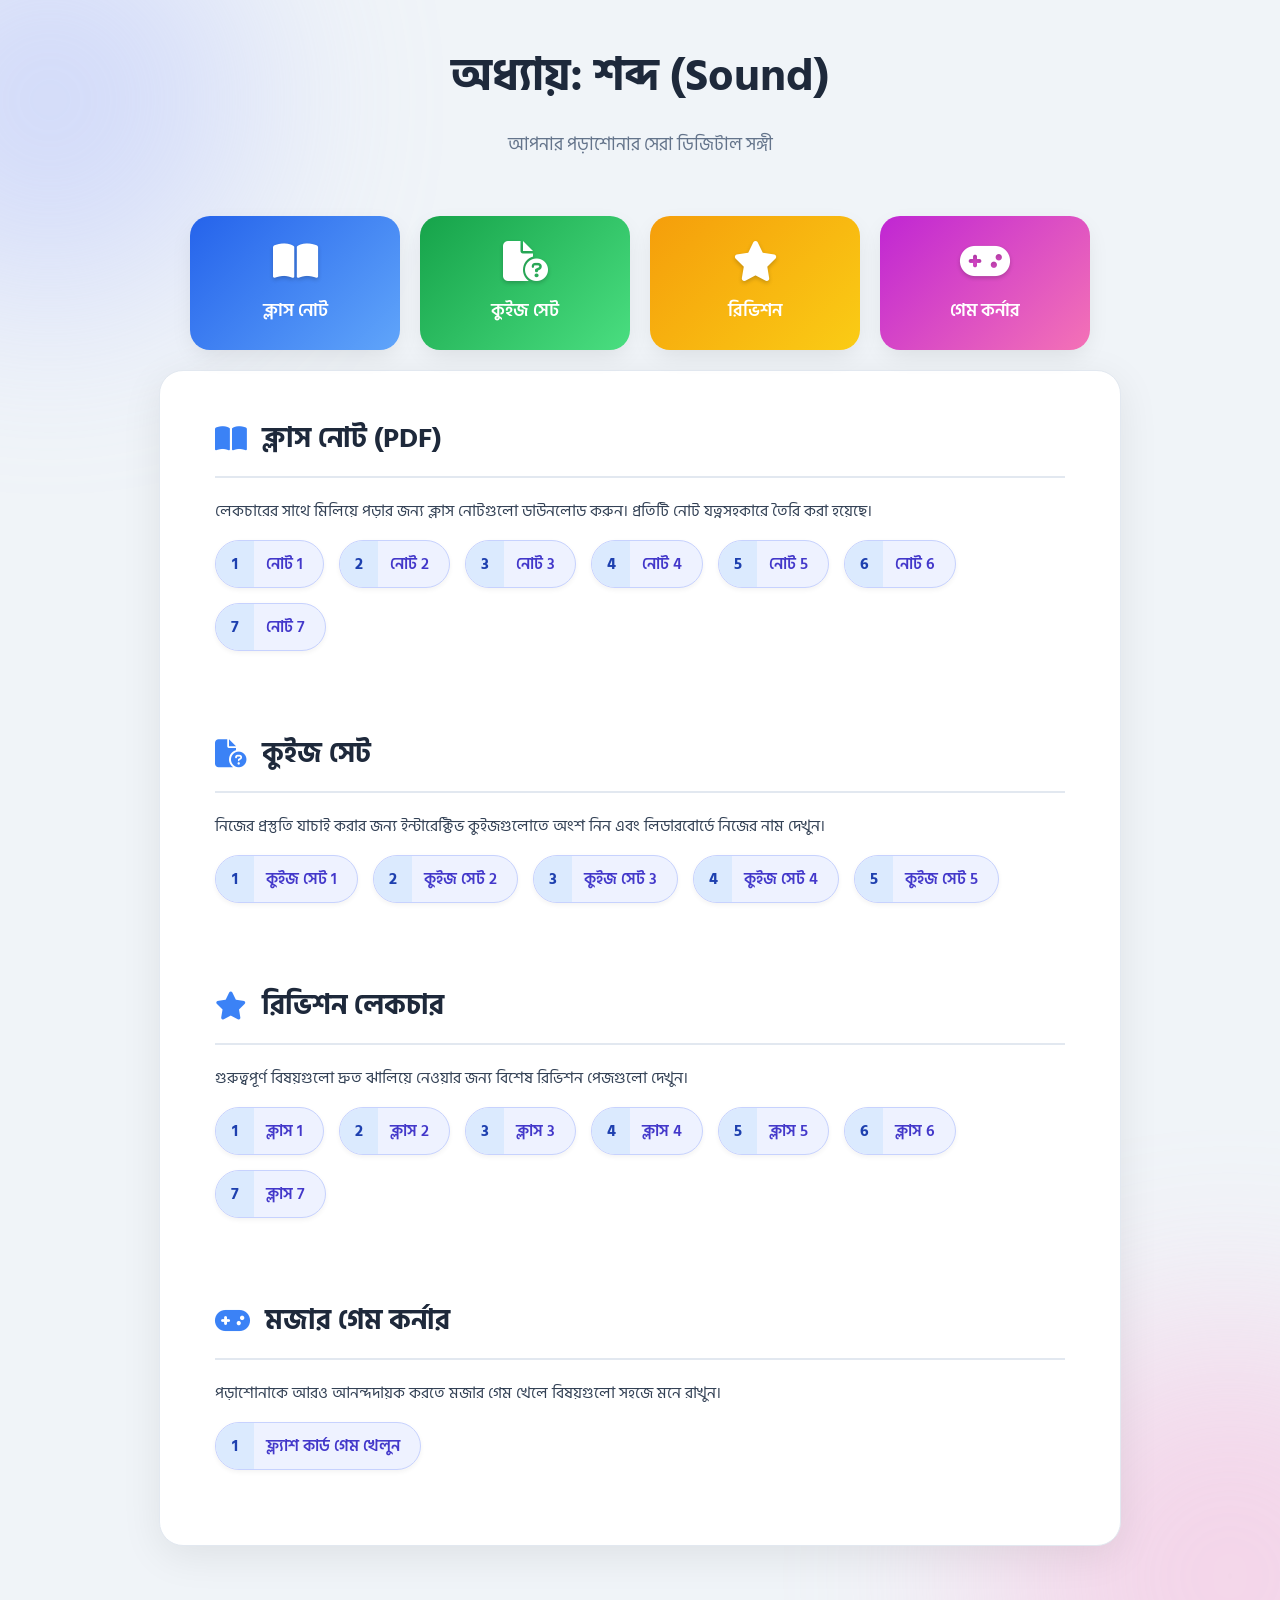
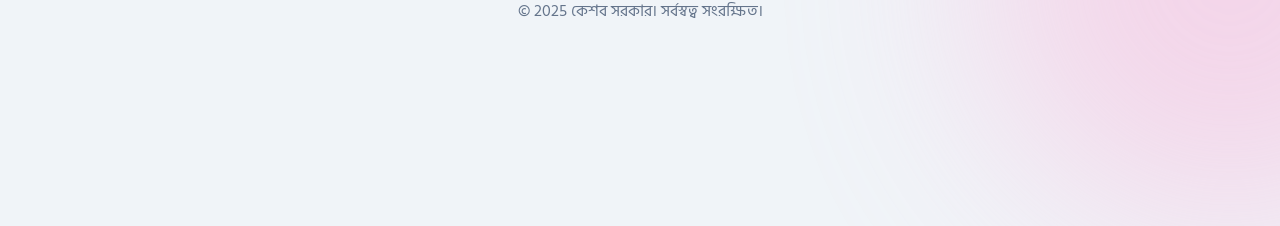
==== index.html @ 99a9cf03 "Add files via upload" ====
<!DOCTYPE html>
<html lang="bn">
<head>
    <meta charset="UTF-8">
    <meta name="viewport" content="width=device-width, initial-scale=1.0">
    <title>শব্দ (Sound)- হোমপেজ | কেশব সরকার</title>
    
    <!-- আপনার মূল CSS ফাইল -->
    <link rel="stylesheet" href="style.css">
    
    <!-- আইকন ব্যবহারের জন্য Font Awesome CDN লিঙ্ক (এটা জরুরি) -->
    <link rel="stylesheet" href="https://cdnjs.cloudflare.com/ajax/libs/font-awesome/6.4.2/css/all.min.css">
</head>
<body class="day-mode homepage"> <!-- homepage ক্লাসটি নতুন ব্যাকগ্রাউন্ডের জন্য -->

    <header class="main-header">
        <h1>অধ্যায়: শব্দ (Sound)</h1>
        <p>আপনার পড়াশোনার সেরা ডিজিটাল সঙ্গী</p>
    </header>

    <!-- নতুন ডিজাইনের নেভিগেশন গ্রিড -->
    <div class="nav-grid">
        <a href="#class-notes" class="nav-button color-notes">
            <i class="fa-solid fa-book-open"></i>
            <span>ক্লাস নোট</span>
        </a>
        <a href="#quiz-sets" class="nav-button color-quiz">
            <i class="fa-solid fa-file-circle-question"></i>
            <span>কুইজ সেট</span>
        </a>
        <a href="#revision-lectures" class="nav-button color-revision">
            <i class="fa-solid fa-star"></i>
            <span>রিভিশন</span>
        </a>
        <a href="#game-corner" class="nav-button color-games">
            <i class="fa-solid fa-gamepad"></i>
            <span>গেম কর্নার</span>
        </a>
    </div>

    <main>
        <!-- Class Notes Section -->
        <section class="card" id="class-notes">
            <h2><i class="fa-solid fa-book-open icon-title"></i> ক্লাস নোট (PDF)</h2>
            <p>লেকচারের সাথে মিলিয়ে পড়ার জন্য ক্লাস নোটগুলো ডাউনলোড করুন। প্রতিটি নোট যত্নসহকারে তৈরি করা হয়েছে।</p>
            <div class="link-container">
    <a href="https://drive.google.com/open?id=1rQEvK8Id7U1XbmmTzS3R_uEmpljGiuVr&usp=drive_copy" target="_blank">নোট 1</a>
    <a href="https://drive.google.com/open?id=1rhMIOuJCGCa_rSVyahiWd5XDMJtowSsJ&usp=drive_copy" target="_blank">নোট 2</a>
    <a href="https://drive.google.com/open?id=1rb1xpMS5Q5a5KPQOjEWYZcCi8obKYuKg&usp=drive_copy" target="_blank">নোট 3</a>
    <a href="https://drive.google.com/open?id=1r_bXSY_FCB6q628MRoWLDSZ28oC2MKQW&usp=drive_copy" target="_blank">নোট 4</a>
    <a href="https://drive.google.com/open?id=1rYFuk3-Ro96pCI9UBavUwb2ndqxw828h&usp=drive_copy" target="_blank">নোট 5</a>
    <a href="https://drive.google.com/open?id=1rSB31AxyqMD-hMEXjyvExQyRVjsLLKmz&usp=drive_copy" target="_blank">নোট 6</a>
    <a href="https://drive.google.com/open?id=1rRSH01GsHYLLn6Hrq7NLEMpkrd2vcEHi&usp=drive_copy" target="_blank">নোট 7</a>
</div>
        </section>

        <!-- Quiz Section -->
        <section class="card" id="quiz-sets">
            <h2><i class="fa-solid fa-file-circle-question icon-title"></i> কুইজ সেট</h2>
            <p>নিজের প্রস্তুতি যাচাই করার জন্য ইন্টারেক্টিভ কুইজগুলোতে অংশ নিন এবং লিডারবোর্ডে নিজের নাম দেখুন।</p>
            <div class="link-container">
                <a href="quiz/Qset1.html">কুইজ সেট 1</a>
                <a href="quiz/Qset2.html">কুইজ সেট 2</a>
                <a href="quiz/Qset3.html">কুইজ সেট 3</a>
                <a href="quiz/Qset4.html">কুইজ সেট 4</a>
                <a href="quiz/Qset5.html">কুইজ সেট 5</a>
            </div>
        </section>

        <!-- Revision Section -->
        <section class="card" id="revision-lectures">
             <h2><i class="fa-solid fa-star icon-title"></i> রিভিশন লেকচার</h2>
            <p>গুরুত্বপূর্ণ বিষয়গুলো দ্রুত ঝালিয়ে নেওয়ার জন্য বিশেষ রিভিশন পেজগুলো দেখুন।</p>
            <div class="link-container">
    <a href="revision_series/class1shoj-bhabe.html">ক্লাস 1</a>
    <a href="revision_series/class2shoj-bhabe.html">ক্লাস 2</a>
    <a href="revision_series/class3shoj-bhabe.html">ক্লাস 3</a>
    <a href="revision_series/class4shoj-bhabe.html">ক্লাস 4</a>
    <a href="revision_series/class5shoj-bhabe.html">ক্লাস 5</a>
    <a href="revision_series/class6shoj-bhabe.html">ক্লাস 6</a>
    <a href="revision_series/class7shoj-bhabe.html">ক্লাস 7</a>
</div>
        </section>

        <!-- Game Section (Updated) -->
        <section class="card" id="game-corner">
            <h2><i class="fa-solid fa-gamepad icon-title"></i> মজার গেম কর্নার</h2>
            <p>পড়াশোনাকে আরও আনন্দদায়ক করতে মজার গেম খেলে বিষয়গুলো সহজে মনে রাখুন।</p>
            <div class="link-container">
                <a href="game/flash-card/flash-card.html">ফ্ল্যাশ কার্ড গেম খেলুন</a>
            </div>
        </section>
    </main>

    <footer>
        <p>&copy; 2025 কেশব সরকার। সর্বস্বত্ব সংরক্ষিত।</p>
    </footer>

</body>
</html>
---- style.css ----
/* style.css (Complete and Unified Version) */

/* --- 1. Font Import --- */
@import url('https://fonts.googleapis.com/css2?family=Hind+Siliguri:wght@400;500;600;700&display=swap');

/* --- 2. Global & Body Styles --- */
body {
  font-family: 'Hind Siliguri', sans-serif;
  transition: background 0.4s ease, color 0.4s ease;
  margin: 0;
  padding: 20px;
}
body.homepage {
    position: relative;
    overflow-x: hidden;
}
body.homepage::before, body.homepage::after {
    content: '';
    position: absolute;
    z-index: -1;
    border-radius: 50%;
    filter: blur(100px);
    opacity: 0.4;
}
body.homepage::before {
    width: 400px;
    height: 400px;
    background: #a5b4fc;
    top: -100px;
    left: -150px;
}
body.homepage::after {
    width: 500px;
    height: 500px;
    background: #f9a8d4;
    bottom: -150px;
    right: -200px;
}
main {
  max-width: 900px;
  margin: 20px auto;
  transition: background 0.4s ease, border-color 0.4s ease;
  padding: 20px 30px;
  border-radius: 24px;
  box-shadow: 0 10px 40px rgba(0, 0, 0, 0.08);
  border: 1px solid transparent;
}
h1, h2, h3, p {
  transition: color 0.4s ease;
}

/* --- 3. Day & Dark Mode --- */
body.day-mode { background: #f0f4f8; color: #334155; }
body.day-mode main { background: #ffffff; border-color: #e2e8f0; }
body.day-mode h1, body.day-mode h2, body.day-mode h3 { color: #1e293b; }
body.day-mode .option-btn { background-color: #f8fafc; border-color: #e2e8f0; color: #334155; }
body.day-mode .option-btn:hover:not(:disabled) { border-color: #3b82f6; }
body.day-mode .main-header p { color: #64748b; }

body.dark-mode { background: #111827; color: #d1d5db; }
body.dark-mode main { background: #1f2937; border-color: #374151; }
body.dark-mode h1, body.dark-mode h2, body.dark-mode h3 { color: #f9fafb; }
body.dark-mode .option-btn { background-color: #374151; border-color: #4b5563; color: #f3f4f6; }
body.dark-mode .option-btn:hover:not(:disabled) { border-color: #60a5fa; }
body.dark-mode.homepage::before { background: #4f46e5; opacity: 0.3; }
body.dark-mode.homepage::after { background: #be185d; opacity: 0.3; }
body.dark-mode .main-header p { color: #9ca3af; }


/* --- 4. Home Page Styles --- */
.main-header { text-align: center; padding: 20px 0; margin-bottom: 20px; }
.main-header h1 { font-size: 2.8rem; font-weight: 700; margin: 0; }
.main-header p { font-size: 1.1rem; }
.nav-grid { display: grid; grid-template-columns: repeat(auto-fit, minmax(150px, 1fr)); gap: 20px; max-width: 900px; margin: 20px auto; padding: 0 20px; }
.nav-button { display: flex; flex-direction: column; align-items: center; justify-content: center; padding: 25px 15px; border-radius: 20px; text-decoration: none; color: white; text-align: center; box-shadow: 0 8px 25px -5px rgba(0,0,0,0.1); transition: transform 0.3s ease, box-shadow 0.3s ease; }
.nav-button:hover { transform: translateY(-8px) scale(1.03); box-shadow: 0 12px 30px -5px rgba(0,0,0,0.2); }
.nav-button i { font-size: 2.5rem; margin-bottom: 15px; text-shadow: 0 2px 4px rgba(0,0,0,0.2); }
.nav-button span { font-size: 1.1rem; font-weight: 600; }
.color-notes { background: linear-gradient(135deg, #2563eb, #60a5fa); }
.color-quiz { background: linear-gradient(135deg, #16a34a, #4ade80); }
.color-revision { background: linear-gradient(135deg, #f59e0b, #facc15); }
.color-games { background: linear-gradient(135deg, #c026d3, #f472b6); }
.card { padding: 25px; border-radius: 16px; margin-bottom: 30px; }
.card h2 { font-size: 1.75rem; margin-top: 0; border-bottom: 2px solid #e2e8f0; padding-bottom: 15px; margin-bottom: 20px; display: flex; align-items: center;}
.icon-title { margin-right: 15px; color: #3b82f6; }
body.dark-mode .card h2 { border-bottom-color: #374151; }
body.dark-mode .icon-title { color: #60a5fa; }
footer { text-align: center; padding: 1rem; color: #64748b; }
body.dark-mode footer { color: #9ca3af; }

/* --- 5. Link Container (Pill Style) --- */
.link-container { display: flex; flex-wrap: wrap; gap: 15px; counter-reset: link-counter; }
.link-container a { position: relative; flex-grow: 0; padding: 10px 20px 10px 50px; border-radius: 50px; display: inline-flex; align-items: center; font-weight: 600; overflow: hidden; box-shadow: 0 2px 5px rgba(0,0,0,0.05); text-decoration: none; transition: all 0.2s ease; }
.link-container a:hover { transform: translateY(-3px) scale(1.02); }
.link-container a::before { counter-increment: link-counter; content: counter(link-counter); position: absolute; left: 0; top: 0; height: 100%; width: 38px; display: flex; align-items: center; justify-content: center; font-weight: 700; }
/* Day Mode Pill */
body.day-mode .link-container a { background-color: #eef2ff; color: #4338ca; border: 1px solid #c7d2fe; }
body.day-mode .link-container a:hover { background-color: #e0e7ff; box-shadow: 0 4px 12px rgba(67, 56, 202, 0.15); }
body.day-mode .link-container a::before { background-color: #dbeafe; color: #1e40af; }
/* Dark Mode Pill */
body.dark-mode .link-container a { background-color: #312e81; color: #e0e7ff; border: 1px solid #4f46e5; }
body.dark-mode .link-container a:hover { background-color: #4338ca; box-shadow: 0 4px 12px rgba(99, 102, 241, 0.2); }
body.dark-mode .link-container a::before { background-color: #4338ca; color: #c7d2fe; }


/* --- 6. Quiz Component Styles --- */
.quiz-page-container { padding: 20px; }
.quiz-header { text-align: center; border-bottom: 2px solid #eee; padding-bottom: 15px; margin-bottom: 20px; }
.score-board { display: flex; justify-content: center; gap: 20px; font-size: 1.2rem; font-weight: bold; margin-top: 10px; }
#correct-count { color: #28a745; }
#wrong-count { color: #dc3545; }
#timer { color: #6c757d; }
.option-btn { display: flex; align-items: center; width: 100%; padding: 15px; border-radius: 16px; border: 2px solid; box-shadow: 0 2px 4px rgba(0, 0, 0, 0.04); transition: all 0.2s ease-in-out; font-weight: 500; font-size: 16px; cursor: pointer; text-align: left; }
.option-btn .option-prefix { font-weight: 700; margin-right: 12px; }
body.day-mode .option-btn .option-prefix { color: #3b82f6; }
body.dark-mode .option-btn .option-prefix { color: #60a5fa; }
.option-btn.correct { background: #10b981 !important; color: white !important; border-color: #059669 !important; animation: pulse 0.6s ease; }
.option-btn.incorrect { background: #ef4444 !important; color: white !important; border-color: #b91c1c !important; animation: shake 0.5s ease; }
.action-btn { padding: 12px 24px; font-weight: 600; border-radius: 12px; border: none; color: white; cursor: pointer; background: linear-gradient(135deg, #2563eb, #3b82f6); box-shadow: 0 4px 15px rgba(59, 130, 246, 0.2); transition: all 0.2s ease; text-decoration: none; }
.action-btn:hover { transform: translateY(-2px); box-shadow: 0 6px 20px rgba(59, 130, 246, 0.3); }
.action-btn.green { background: linear-gradient(135deg, #16a34a, #22c55e); box-shadow: 0 4px 15px rgba(22, 163, 74, 0.2); }
.action-btn.gray { background: linear-gradient(135deg, #64748b, #94a3b8); }
.review-card { border-radius: 16px; box-shadow: 0 4px 10px rgba(0, 0, 0, 0.05); padding: 20px; margin-bottom: 20px; border-left: 6px solid; }
.review-card.correct { border-color: #22c55e; }
.review-card.incorrect { border-color: #ef4444; }
.back-to-home { display: block; text-align: center; margin-top: 20px; color: #007BFF; text-decoration: none; font-weight: bold; }


/* --- 7. Page Navigation Styles --- */
#page-navigation { margin: 40px 0 20px 0; border-top: 1px solid #e2e8f0; padding-top: 20px; }
body.dark-mode #page-navigation { border-top-color: #374151; }
.nav-controls { display: flex; justify-content: space-between; align-items: center; }
.nav-arrow { font-weight: 600; padding: 8px 16px; border-radius: 8px; text-decoration: none; transition: background-color 0.2s ease; }
.nav-arrow.prev { background-color: #f1f5f9; color: #475569; }
.nav-arrow.next { background-color: #3b82f6; color: white; }
body.dark-mode .nav-arrow.prev { background-color: #374151; color: #cbd5e1; }
body.dark-mode .nav-arrow.next { background-color: #60a5fa; color: #1f2937; }
.nav-arrow.disabled { opacity: 0.5; cursor: not-allowed; }
.page-numbers { display: flex; gap: 8px; }
.page-num { width: 36px; height: 36px; display: flex; align-items: center; justify-content: center; border-radius: 8px; text-decoration: none; font-weight: 600; color: #64748b; background-color: #f1f5f9; transition: all 0.2s ease; }
.page-num.active { background-color: #3b82f6; color: white; transform: scale(1.1); }
body.dark-mode .page-num { color: #d1d5db; background-color: #374151; }
body.dark-mode .page-num.active { background-color: #60a5fa; color: #1f2937; }


/* --- 8. Animations & Media Queries --- */
@keyframes pulse { 0%, 100% { transform: scale(1); } 50% { transform: scale(1.05); } }
@keyframes shake { 0%, 100% { transform: translateX(0); } 25%, 75% { transform: translateX(-4px); } 50% { transform: translateX(4px); } }
@media (max-width: 600px) {
    .main-header h1 { font-size: 2.2rem; }
    .nav-grid { grid-template-columns: repeat(2, 1fr); }
    .page-numbers { display: none; }
}
/* --- 12. Dropdown Menu for Flash Card Sets on Homepage --- */

/* ড্রপডাউনের মূল কন্টেইনার */
.game-dropdown {
    position: relative; /* ভেতরের মেনুকে পজিশন করার জন্য */
    display: block;
    width: 100%;
}

/* যে বাটনটি ক্লিক করলে ড্রপডাউন দেখাবে */
.dropdown-toggle {
    width: 100%;
    display: flex;
    justify-content: space-between;
    align-items: center;
    padding: 15px 25px;
    border-radius: 20px;
    color: white;
    border: none;
    font-size: 1.2rem;
    font-weight: 600;
    cursor: pointer;
    box-shadow: 0 8px 25px -5px rgba(0,0,0,0.1);
    transition: transform 0.3s ease, box-shadow 0.3s ease;
}

.dropdown-toggle:hover {
    transform: translateY(-5px);
    box-shadow: 0 12px 30px -5px rgba(0,0,0,0.2);
}

/* ড্রপডাউন মেনুর কন্টেইনার */
.dropdown-menu {
    display: none; /* ডিফল্টভাবে লুকানো থাকবে */
    position: absolute;
    background-color: white;
    width: 100%;
    box-shadow: 0 8px 16px rgba(0,0,0,0.2);
    z-index: 10; /* অন্য সবকিছুর উপরে দেখানোর জন্য */
    border-radius: 12px;
    margin-top: 8px; /* বাটন থেকে একটু নিচে দেখানোর জন্য */
    max-height: 250px; /* মেনু বেশি লম্বা হলে স্ক্রলবার আসবে */
    overflow-y: auto;
    border: 1px solid #ddd;
}

/* ড্রপডাউনের ভেতরের লিঙ্কগুলো */
.dropdown-menu a {
    color: #333;
    padding: 12px 16px;
    text-decoration: none;
    display: block;
    border-bottom: 1px solid #f1f1f1;
    text-align: left;
    transition: background-color 0.2s;
}

.dropdown-menu a:last-child {
    border-bottom: none; /* শেষের আইটেমের নিচে বর্ডার থাকবে না */
}

/* হোভার করলে মেনুটি দেখানোর জন্য */
.game-dropdown:hover .dropdown-menu {
    display: block;
}

/* হোভার করলে লিঙ্কের রঙ পরিবর্তন */
.dropdown-menu a:hover {
    background-color: #f1f5f9;
}


/* --- Dark Mode এর জন্য ড্রপডাউনের ডিজাইন --- */
body.dark-mode .dropdown-menu {
    background-color: #2d3748; /* গাঢ় ব্যাকগ্রাউন্ড */
    border-color: #4a5568;
}

body.dark-mode .dropdown-menu a {
    color: #e2e8f0; /* হালকা লেখা */
    border-bottom-color: #4a5568;
}

body.dark-mode .dropdown-menu a:hover {
    background-color: #4a5568;
}
/* --- 13. Revision Page Styles --- */
.revision-page-container {
    max-width: 800px;
    margin: 20px auto;
    padding: 20px;
}
.revision-header {
    text-align: center;
    margin-bottom: 40px;
}
.revision-header h1 {
    font-size: 2.5rem;
    font-weight: 700;
}
.revision-header p {
    font-size: 1.2rem;
    color: #64748b;
}
body.dark-mode .revision-header p {
    color: #9ca3af;
}

.revision-card {
    background-color: white;
    border-radius: 16px;
    padding: 25px;
    margin-bottom: 25px;
    border: 1px solid #e2e8f0;
    box-shadow: 0 4px 12px rgba(0,0,0,0.05);
    transition: transform 0.2s, box-shadow 0.2s;
}
.revision-card:hover {
    transform: translateY(-5px);
    box-shadow: 0 8px 20px rgba(0,0,0,0.08);
}
body.dark-mode .revision-card {
    background-color: #1f2937;
    border-color: #374151;
}

.revision-card h3 {
    font-size: 1.4rem;
    font-weight: 600;
    margin-top: 0;
    margin-bottom: 20px;
    display: flex;
    align-items: center;
    gap: 10px;
}
.revision-card h3 i {
    color: #3b82f6;
}
body.dark-mode .revision-card h3 i {
    color: #60a5fa;
}

.answer-box {
    background-color: #eef2ff;
    border-left: 5px solid #4f46e5;
    padding: 15px;
    border-radius: 8px;
    margin-bottom: 15px;
}
.answer-box p, .answer-box ul {
    margin: 0;
    font-size: 1.1rem;
}
.answer-box ul {
    list-style-type: disc;
    padding-left: 20px;
}
body.dark-mode .answer-box {
    background-color: #312e81;
    border-left-color: #a5b4fc;
}

.explanation-box {
    padding: 10px;
    font-size: 1rem;
    line-height: 1.7;
    color: #475569;
}
body.dark-mode .explanation-box {
    color: #cbd5e1;
}

.explanation-box p i, .answer-box p i {
    margin-right: 8px;
}
/* Page Navigation Styles */
.page-navigation {
    display: flex;
    justify-content: center;
    gap: 1rem; /* বাটনগুলোর মধ্যে ফাঁকা জায়গা */
    margin-top: 2rem;
    padding: 1rem;
}

.page-navigation .btn {
    text-decoration: none;
    color: white;
    padding: 10px 20px;
    border-radius: 8px;
    font-weight: bold;
    transition: background-color 0.3s, transform 0.2s;
}

.page-navigation .btn-primary {
    background-color: #007bff; /* হোম বাটনের রঙ */
}

.page-navigation .btn-secondary {
    background-color: #6c757d; /* পরবর্তী/পূর্ববর্তী বাটনের রঙ */
}

.page-navigation .btn:hover {
    transform: translateY(-2px); /* হোভার করলে বাটন উপরে উঠবে */
}

.page-navigation .btn-primary:hover {
    background-color: #0056b3;
}

.page-navigation .btn-secondary:hover {
    background-color: #5a6268;
}

/* নিষ্ক্রিয় বাটনের জন্য স্টাইল */
.page-navigation .btn.disabled {
    background-color: #adb5bd;
    cursor: not-allowed;
    pointer-events: none; /* ক্লিক করা যাবে না */
}
<style>
.button-bar button:disabled {
    background: #cfd8dc !important;
    color: #888 !important;
    cursor: not-allowed !important;
    border: 1.2px solid #b3c6e0 !important;
}
</style>
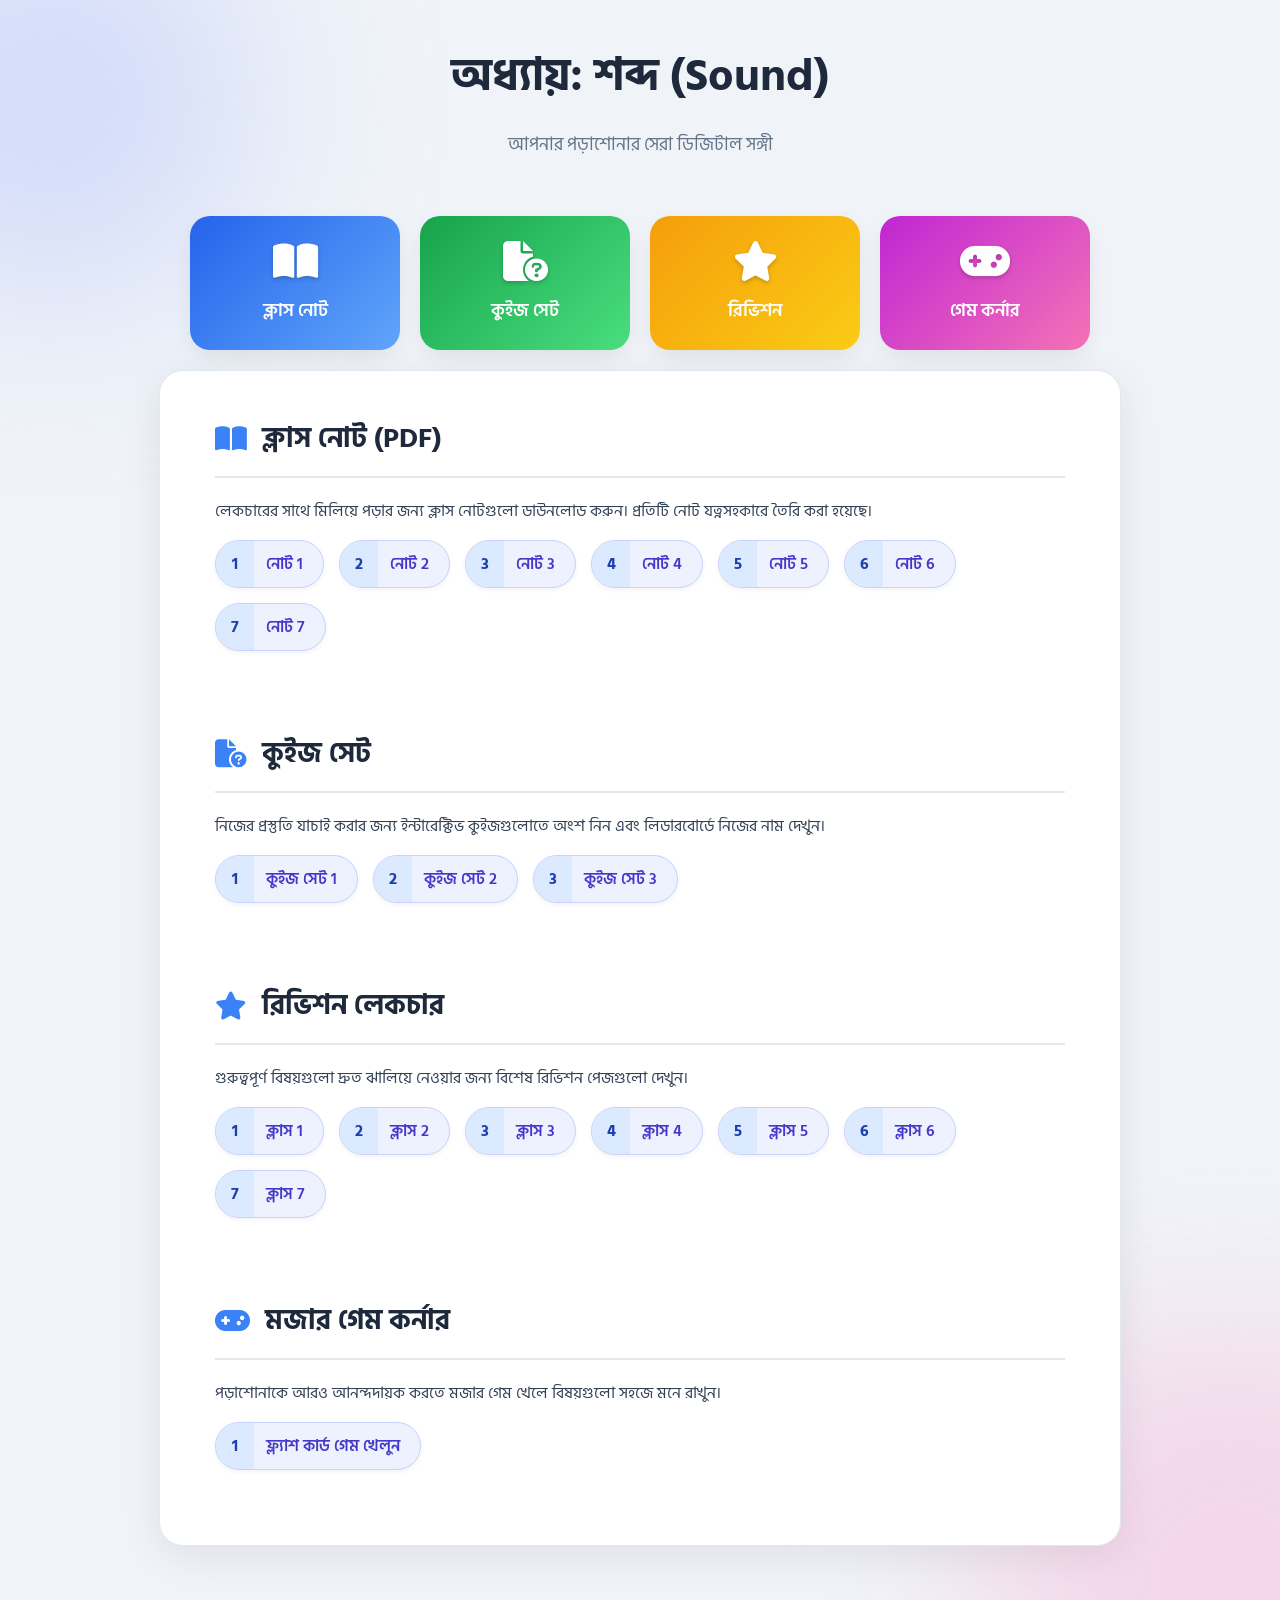
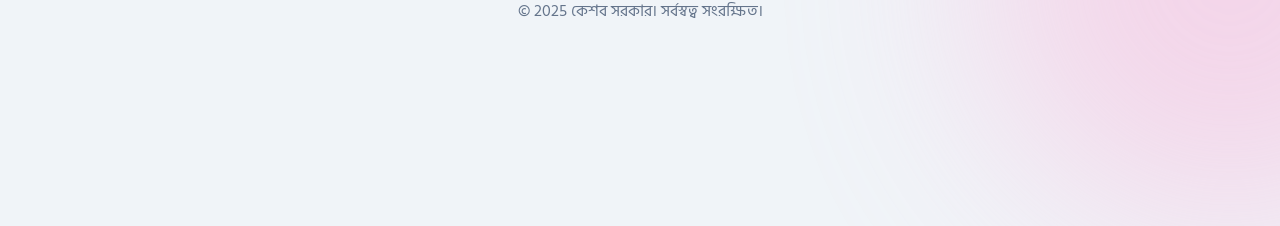
==== commit 289ca482: "Update index.html" ====
--- a/index.html
+++ b/index.html
@@ -62,8 +62,7 @@
                 <a href="quiz/Qset1.html">কুইজ সেট 1</a>
                 <a href="quiz/Qset2.html">কুইজ সেট 2</a>
                 <a href="quiz/Qset3.html">কুইজ সেট 3</a>
-                <a href="quiz/Qset4.html">কুইজ সেট 4</a>
-                <a href="quiz/Qset5.html">কুইজ সেট 5</a>
+                
             </div>
         </section>
 
@@ -97,4 +96,4 @@
     </footer>
 
 </body>
-</html>+</html>
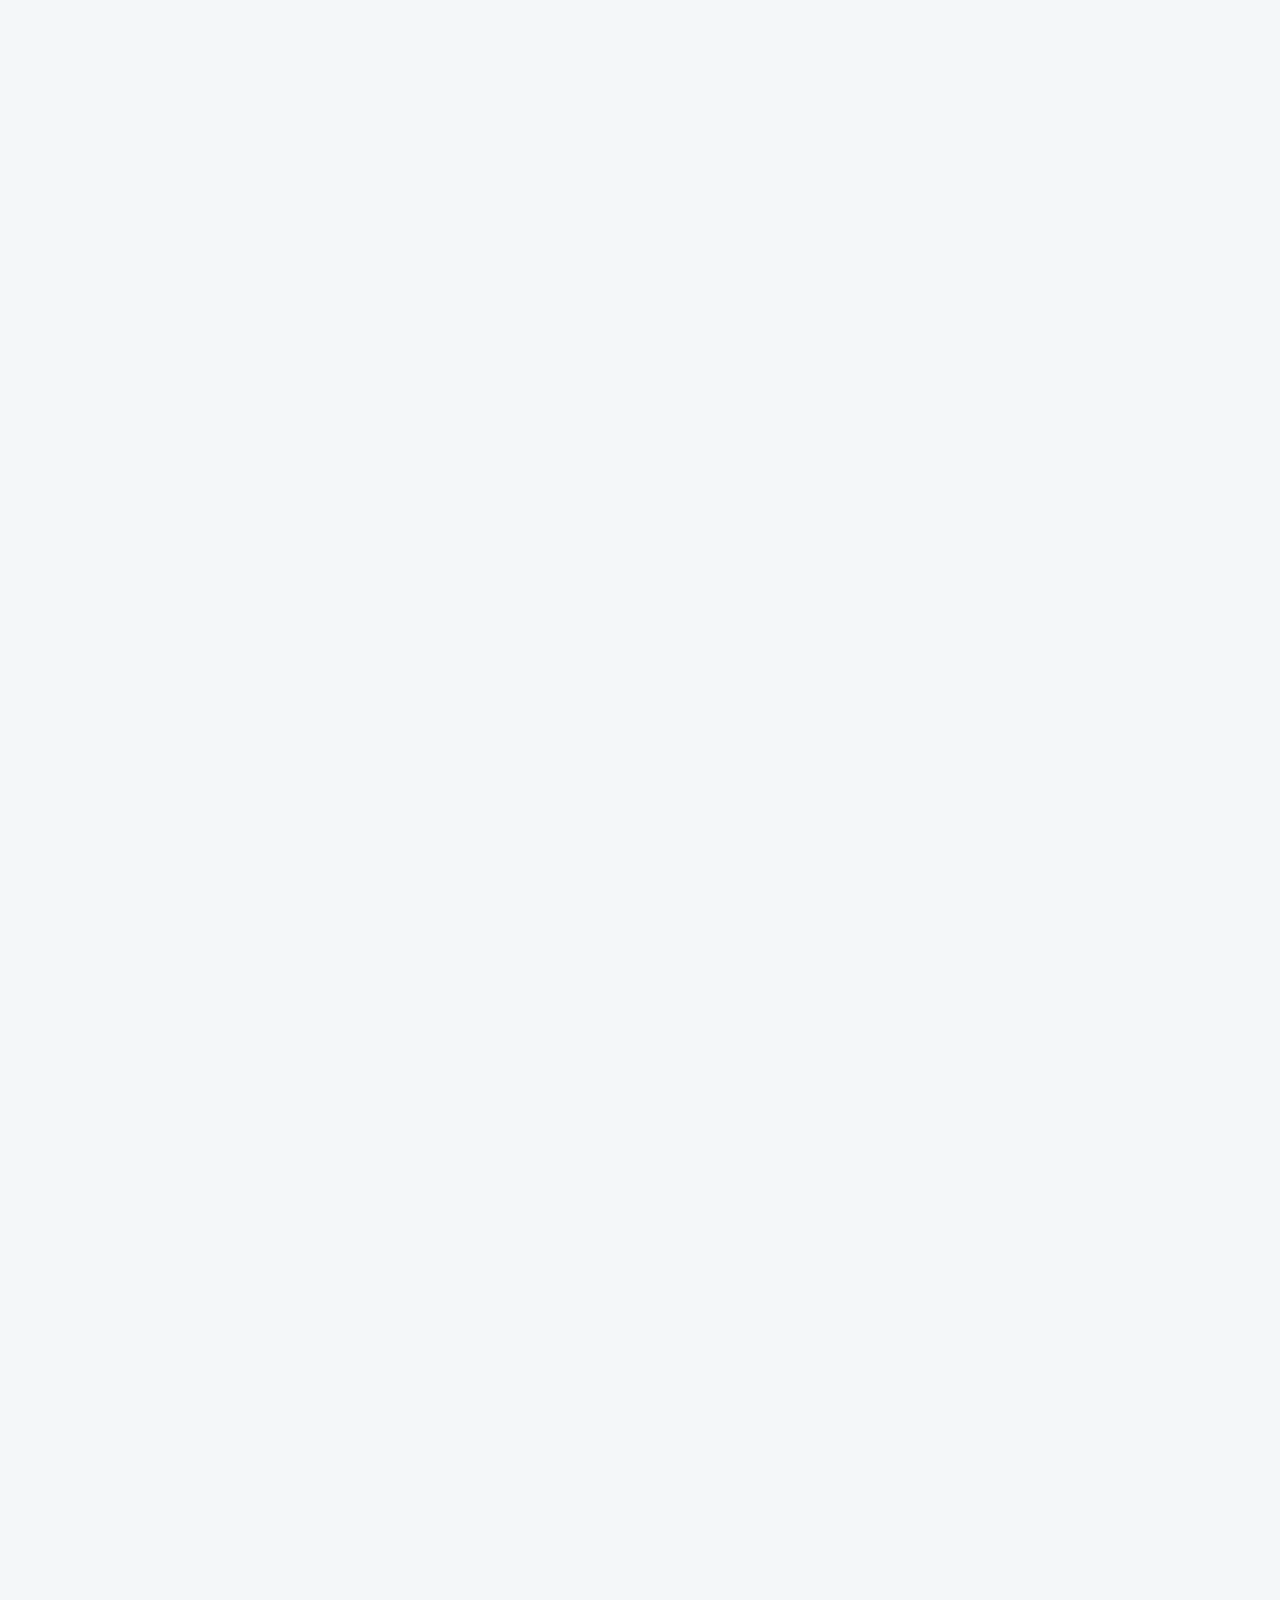
==== commit 9969a9c4: "full update" ====
--- a/index.html
+++ b/index.html
@@ -3,97 +3,190 @@
 <head>
     <meta charset="UTF-8">
     <meta name="viewport" content="width=device-width, initial-scale=1.0">
-    <title>শব্দ (Sound)- হোমপেজ | কেশব সরকার</title>
+    <title>অধ্যায়: শব্দ (Sound) | Study With Keshab</title>
     
-    <!-- আপনার মূল CSS ফাইল -->
-    <link rel="stylesheet" href="style.css">
+    <!-- প্রধান CSS ফাইল -->
+    <link rel="stylesheet" href="css/style.css">
     
-    <!-- আইকন ব্যবহারের জন্য Font Awesome CDN লিঙ্ক (এটা জরুরি) -->
+    <!-- আইকন ব্যবহারের জন্য Font Awesome CDN -->
     <link rel="stylesheet" href="https://cdnjs.cloudflare.com/ajax/libs/font-awesome/6.4.2/css/all.min.css">
+    
+    <!-- চার্ট ব্যবহারের জন্য Chart.js -->
+    <script src="https://cdn.jsdelivr.net/npm/chart.js@2.9.4/dist/Chart.min.js"></script>
+    
+    <!-- পেজ লোডিং এর সময় হাইড করার জন্য স্টাইল -->
+    <style>
+      body.auth-loading { visibility: hidden; opacity: 0; }
+    </style>
 </head>
-<body class="day-mode homepage"> <!-- homepage ক্লাসটি নতুন ব্যাকগ্রাউন্ডের জন্য -->
+<body class="day-mode homepage theme-blue auth-loading">
+
+    <div id="preloader">
+        <div class="loader"></div>
+    </div>
 
     <header class="main-header">
-        <h1>অধ্যায়: শব্দ (Sound)</h1>
-        <p>আপনার পড়াশোনার সেরা ডিজিটাল সঙ্গী</p>
+        <img src="images/logo.jpg" alt="লোগো" class="profile-pic" id="logo-easter-egg">
+        <div class="header-text">
+            <h1>অধ্যায়: শব্দ (Sound)</h1>
+            <p>আপনার পড়াশোনার সেরা ডিজিটাল সঙ্গী</p>
+        </div>
+        <button id="dark-mode-toggle" class="dark-mode-button" title="দিন/রাত মোড পরিবর্তন করুন">
+            <i class="fa-solid fa-moon"></i>
+        </button>
     </header>
-
-    <!-- নতুন ডিজাইনের নেভিগেশন গ্রিড -->
-    <div class="nav-grid">
-        <a href="#class-notes" class="nav-button color-notes">
-            <i class="fa-solid fa-book-open"></i>
-            <span>ক্লাস নোট</span>
-        </a>
-        <a href="#quiz-sets" class="nav-button color-quiz">
-            <i class="fa-solid fa-file-circle-question"></i>
-            <span>কুইজ সেট</span>
-        </a>
-        <a href="#revision-lectures" class="nav-button color-revision">
-            <i class="fa-solid fa-star"></i>
-            <span>রিভিশন</span>
-        </a>
-        <a href="#game-corner" class="nav-button color-games">
-            <i class="fa-solid fa-gamepad"></i>
-            <span>গেম কর্নার</span>
-        </a>
+    
+    <div class="search-container">
+        <i class="fa-solid fa-magnifying-glass"></i>
+        <input type="text" id="search-bar" placeholder="যেকোনো সেকশন খুঁজুন...">
     </div>
 
+    <nav class="nav-grid">
+        <a href="https://keshab1997.github.io/Study-With-Keshab/" class="nav-button color-home"><i class="fa-solid fa-house"></i><span>হোম</span></a>
+        <a href="#dashboard" class="nav-button color-dashboard"><i class="fa-solid fa-chart-line"></i><span>ড্যাশবোর্ড</span></a>
+        <a href="#class-notes" class="nav-button color-notes"><i class="fa-solid fa-book-open"></i><span>ক্লাস নোট</span></a>
+        <a href="#quiz-sets" class="nav-button color-quiz"><i class="fa-solid fa-file-circle-question"></i><span>কুইজ সেট</span></a>
+        <button id="formula-sheet-btn" class="nav-button color-formulas"><i class="fa-solid fa-square-root-variable"></i><span>সূত্র তালিকা</span></button>
+        <a href="#leaderboard" class="nav-button color-leaderboard"><i class="fa-solid fa-trophy"></i><span>লিডারবোর্ড</span></a>
+    </nav>
+
     <main>
-        <!-- Class Notes Section -->
-        <section class="card" id="class-notes">
-            <h2><i class="fa-solid fa-book-open icon-title"></i> ক্লাস নোট (PDF)</h2>
-            <p>লেকচারের সাথে মিলিয়ে পড়ার জন্য ক্লাস নোটগুলো ডাউনলোড করুন। প্রতিটি নোট যত্নসহকারে তৈরি করা হয়েছে।</p>
-            <div class="link-container">
-    <a href="https://drive.google.com/open?id=1rQEvK8Id7U1XbmmTzS3R_uEmpljGiuVr&usp=drive_copy" target="_blank">নোট 1</a>
-    <a href="https://drive.google.com/open?id=1rhMIOuJCGCa_rSVyahiWd5XDMJtowSsJ&usp=drive_copy" target="_blank">নোট 2</a>
-    <a href="https://drive.google.com/open?id=1rb1xpMS5Q5a5KPQOjEWYZcCi8obKYuKg&usp=drive_copy" target="_blank">নোট 3</a>
-    <a href="https://drive.google.com/open?id=1r_bXSY_FCB6q628MRoWLDSZ28oC2MKQW&usp=drive_copy" target="_blank">নোট 4</a>
-    <a href="https://drive.google.com/open?id=1rYFuk3-Ro96pCI9UBavUwb2ndqxw828h&usp=drive_copy" target="_blank">নোট 5</a>
-    <a href="https://drive.google.com/open?id=1rSB31AxyqMD-hMEXjyvExQyRVjsLLKmz&usp=drive_copy" target="_blank">নোট 6</a>
-    <a href="https://drive.google.com/open?id=1rRSH01GsHYLLn6Hrq7NLEMpkrd2vcEHi&usp=drive_copy" target="_blank">নোট 7</a>
-</div>
-        </section>
-
-        <!-- Quiz Section -->
-        <section class="card" id="quiz-sets">
-            <h2><i class="fa-solid fa-file-circle-question icon-title"></i> কুইজ সেট</h2>
-            <p>নিজের প্রস্তুতি যাচাই করার জন্য ইন্টারেক্টিভ কুইজগুলোতে অংশ নিন এবং লিডারবোর্ডে নিজের নাম দেখুন।</p>
-            <div class="link-container">
-                <a href="quiz/Qset1.html">কুইজ সেট 1</a>
-                <a href="quiz/Qset2.html">কুইজ সেট 2</a>
-                <a href="quiz/Qset3.html">কুইজ সেট 3</a>
-                
+        <!-- === এই লাইনটি নতুন অধ্যায়ের জন্য অপরিহার্য === -->
+        <script>
+            const CURRENT_CHAPTER_NAME = "শব্দ (Sound)";
+        </script>
+        
+        <!-- ইউজার প্রোফাইল কার্ড -->
+        <section class="card" id="user-profile-card">
+            <div class="profile-header">
+                <img id="user-profile-pic" src="images/default-avatar.png" alt="Profile Picture" class="profile-pic-large">
+                <div class="profile-info">
+                    <h2 id="user-display-name">লোড হচ্ছে...</h2>
+                    <p id="user-email">লোড হচ্ছে...</p>
+                </div>
             </div>
         </section>
 
-        <!-- Revision Section -->
+        <!-- ড্যাশবোর্ড সেকশন -->
+        <section class="card" id="dashboard">
+             <h2><i class="fa-solid fa-chart-line icon-title"></i> আমার ড্যাশবোর্ড</h2>
+             <div class="dashboard-grid">
+                <div class="dashboard-item"><h3>অধ্যায়ের অগ্রগতি (কুইজ)</h3><div class="progress-bar-container"><div class="progress-bar" id="chapter-progress-bar" style="width: 0%;"></div></div><p id="chapter-progress-text">0% সম্পন্ন</p></div>
+                <div class="dashboard-item"><h3>সামগ্রিক পারফরম্যান্স</h3><canvas id="quiz-pie-chart"></canvas></div>
+                <div class="dashboard-item"><h3>দৈনিক চ্যালেঞ্জ</h3><div id="daily-challenge" class="challenge-box"><p id="challenge-text">আজকের চ্যালেঞ্জ লোড হচ্ছে...</p></div></div>
+                <div class="dashboard-item"><h3>আমার অ্যাচিভমেন্টস</h3><div class="achievements-container" id="achievements-container"></div></div>
+             </div>
+        </section>
+
+        <!-- ক্লাস নোট সেকশন -->
+        <section class="card" id="class-notes">
+            <h2><i class="fa-solid fa-book-open icon-title"></i> ক্লাস নোট (PDF)</h2>
+            <p>লেকচারের সাথে মিলিয়ে পড়ার জন্য ক্লাস নোটগুলো ডাউনলোড করুন।</p>
+            <div class="link-container">
+                <a href="https://drive.google.com/open?id=1rQEvK8Id7U1XbmmTzS3R_uEmpljGiuVr&usp=drive_copy" target="_blank">নোট 1</a>
+                <a href="https://drive.google.com/open?id=1rhMIOuJCGCa_rSVyahiWd5XDMJtowSsJ&usp=drive_copy" target="_blank">নোট 2</a>
+                <a href="https://drive.google.com/open?id=1rb1xpMS5Q5a5KPQOjEWYZcCi8obKYuKg&usp=drive_copy" target="_blank">নোট 3</a>
+                <a href="https://drive.google.com/open?id=1r_bXSY_FCB6q628MRoWLDSZ28oC2MKQW&usp=drive_copy" target="_blank">নোট 4</a>
+                <a href="https://drive.google.com/open?id=1rYFuk3-Ro96pCI9UBavUwb2ndqxw828h&usp=drive_copy" target="_blank">নোট 5</a>
+                <a href="https://drive.google.com/open?id=1rSB31AxyqMD-hMEXjyvExQyRVjsLLKmz&usp=drive_copy" target="_blank">নোট 6</a>
+                <a href="https://drive.google.com/open?id=1rRSH01GsHYLLn6Hrq7NLEMpkrd2vcEHi&usp=drive_copy" target="_blank">নোট 7</a>
+            </div>
+        </section>
+        
+        <!-- কুইজ সেট সেকশন -->
+        <section class="card" id="quiz-sets">
+             <h2><i class="fa-solid fa-file-circle-question icon-title"></i> কুইজ সেট</h2>
+             <p>নিজের প্রস্তুতি যাচাই করার জন্য ইন্টারেক্টিভ কুইজগুলোতে অংশ নিন।</p>
+             <div class="link-container">
+                <a href="quiz/Qset1.html">📝 Quiz Set 1</a>
+                <a href="quiz/Qset2.html">📝 Quiz Set 2</a>
+                <a href="quiz/Qset3.html">📝 Quiz Set 3</a>
+             </div>
+        </section>
+
+        <!-- রিভিশন লেকচার সেকশন -->
         <section class="card" id="revision-lectures">
-             <h2><i class="fa-solid fa-star icon-title"></i> রিভিশন লেকচার</h2>
+            <h2><i class="fa-solid fa-star icon-title"></i> রিভিশন লেকচার</h2>
             <p>গুরুত্বপূর্ণ বিষয়গুলো দ্রুত ঝালিয়ে নেওয়ার জন্য বিশেষ রিভিশন পেজগুলো দেখুন।</p>
             <div class="link-container">
-    <a href="revision_series/class1shoj-bhabe.html">ক্লাস 1</a>
-    <a href="revision_series/class2shoj-bhabe.html">ক্লাস 2</a>
-    <a href="revision_series/class3shoj-bhabe.html">ক্লাস 3</a>
-    <a href="revision_series/class4shoj-bhabe.html">ক্লাস 4</a>
-    <a href="revision_series/class5shoj-bhabe.html">ক্লাস 5</a>
-    <a href="revision_series/class6shoj-bhabe.html">ক্লাস 6</a>
-    <a href="revision_series/class7shoj-bhabe.html">ক্লাস 7</a>
-</div>
+                <a href="revision_series/class1shoj-bhabe.html">📘 Class 1</a>
+                <a href="revision_series/class2shoj-bhabe.html">📘 Class 2</a>
+                <a href="revision_series/class3shoj-bhabe.html">📘 Class 3</a>
+                <a href="revision_series/class4shoj-bhabe.html">📘 Class 4</a>
+                <a href="revision_series/class5shoj-bhabe.html">📘 Class 5</a>
+                <a href="revision_series/class6shoj-bhabe.html">📘 Class 6</a>
+                <a href="revision_series/class7shoj-bhabe.html">📘 Class 7</a>
+            </div>
         </section>
-
-        <!-- Game Section (Updated) -->
+        
+        <!-- Game Section -->
         <section class="card" id="game-corner">
             <h2><i class="fa-solid fa-gamepad icon-title"></i> মজার গেম কর্নার</h2>
             <p>পড়াশোনাকে আরও আনন্দদায়ক করতে মজার গেম খেলে বিষয়গুলো সহজে মনে রাখুন।</p>
             <div class="link-container">
-                <a href="game/flash-card/flash-card.html">ফ্ল্যাশ কার্ড গেম খেলুন</a>
+                 <a href="game/flash-card/flash-card.html">🎮 ফ্ল্যাশ কার্ড গেম</a>
             </div>
         </section>
+
+        <!-- লিডারবোর্ড সেকশন -->
+        <section class="card" id="leaderboard">
+            <h2><i class="fa-solid fa-trophy icon-title"></i> লিডারবোর্ড</h2>
+            <p>এই অধ্যায়ের সর্বোচ্চ স্কোরারদের তালিকা।</p>
+            <div class="leaderboard-container">
+                <table>
+                    <thead><tr><th>#</th><th>নাম</th><th>মোট স্কোর</th><th>বিস্তারিত</th></tr></thead>
+                    <tbody id="leaderboard-body"><!-- JavaScript দ্বারা ডেটা লোড হবে --></tbody>
+                </table>
+            </div>
+        </section>
+        
     </main>
-
+    
+    <!-- Modal -->
+    <div id="formula-modal" class="modal-overlay">
+        <div class="modal-content">
+            <button class="modal-close-btn">&times;</button>
+            <h2>🌟 গুরুত্বপূর্ণ সূত্র তালিকা (শব্দ)</h2>
+            <ul>
+                <li>🌊 তরঙ্গের বেগ: v = fλ (f=কম্পাঙ্ক, λ=তরঙ্গদৈর্ঘ্য)</li>
+                <li>🔊 প্রতিধ্বনি: d = vt / 2 (d=দূরত্ব, v=শব্দের বেগ, t=সময়)</li>
+                <li>🌬️ মাধ্যমে শব্দের বেগ: v = √(B/ρ) (B=আয়তন বিকৃতি গুণাঙ্ক, ρ=ঘনত্ব)</li>
+                <li>🎶 বিট: f_beat = |f₁ - f₂| (f₁,f₂ দুটি কম্পাঙ্ক)</li>
+                <li>🚗 ডপলার প্রভাব: f' = f((v±v₀)/(v∓vₛ))</li>
+            </ul>
+        </div>
+    </div>
+    
+    <a id="back-to-top" href="#"><i class="fas fa-arrow-up"></i></a>
+    
     <footer>
         <p>&copy; 2025 কেশব সরকার। সর্বস্বত্ব সংরক্ষিত।</p>
+        <div class="social-links">
+            <a href="#" target="_blank"><i class="fab fa-facebook-f"></i></a>
+            <a href="#" target="_blank"><i class="fab fa-youtube"></i></a>
+            <a href="#" target="_blank"><i class="fab fa-telegram"></i></a>
+        </div>
     </footer>
 
+    <!-- Firebase এবং পেজ প্রটেকশন স্ক্রিপ্ট -->
+    <script src="https://www.gstatic.com/firebasejs/9.6.10/firebase-app-compat.js"></script>
+    <script src="https://www.gstatic.com/firebasejs/9.6.10/firebase-auth-compat.js"></script>
+    <script src="https://www.gstatic.com/firebasejs/9.6.10/firebase-firestore-compat.js"></script>
+    <script src="js/firebase-config.js"></script>
+    <script>
+        (function() {
+            firebase.auth().onAuthStateChanged(user => {
+                if (!user) {
+                    window.location.href = 'https://keshab1997.github.io/Study-With-Keshab/login.html'; 
+                } else {
+                    document.body.classList.remove('auth-loading');
+                }
+            });
+        })();
+    </script>
+    
+    <!-- প্রধান জাভাস্ক্রিপ্ট ফাইল -->
+    <script src="js/script.js"></script>
+    
 </body>
-</html>
+</html>
--- a/css/style.css
+++ b/css/style.css
@@ -0,0 +1,325 @@
+/* ===================================================================
+   Style.css (Reorganized & Enhanced Version)
+   Author: Keshab Sarkar
+   Project: Physics Study App
+   =================================================================== */
+
+/* --- 1. Settings, Fonts & Variables (সেটিংস, ফন্ট ও ভেরিয়েবল) --- */
+
+@import url('https://fonts.googleapis.com/css2?family=Hind+Siliguri:wght@400;500;600;700&display=swap');
+
+:root {
+    /* Day Mode Colors */
+    --bg-day: #f4f7f9;
+    --card-bg-day: #ffffff;
+    --text-color-day: #34495e;
+    --heading-color-day: #2c3e50;
+    --border-color-day: #e5eaee;
+    --accent-color-day: #3498db;
+    --accent-color-light-day: #eaf4fb;
+    
+    /* Dark Mode Colors */
+    --bg-dark: #121212;
+    --card-bg-dark: #1e1e1e;
+    --text-color-dark: #e0e0e0;
+    --heading-color-dark: #ffffff;
+    --border-color-dark: #333;
+    --accent-color-dark: #5dade2; /* ডার্ক মোডের জন্য হালকা নীল */
+    --accent-color-light-dark: #2c3e50;
+}
+
+/* --- 2. Global & Body Styles (গ্লোবাল ও বডি স্টাইল) --- */
+
+body {
+    font-family: 'Hind Siliguri', sans-serif;
+    margin: 0;
+    padding: 20px;
+    transition: background-color 0.4s, color 0.4s;
+    -webkit-font-smoothing: antialiased;
+    -moz-osx-font-smoothing: grayscale;
+}
+
+/* Day & Dark Mode Theming */
+body.day-mode {
+    background-color: var(--bg-day);
+    color: var(--text-color-day);
+    --card-bg: var(--card-bg-day);
+    --text-color: var(--text-color-day);
+    --heading-color: var(--heading-color-day);
+    --border-color: var(--border-color-day);
+    --accent-color: var(--accent-color-day);
+    --accent-color-light: var(--accent-color-light-day);
+}
+body.dark-mode {
+    background-color: var(--bg-dark);
+    color: var(--text-color-dark);
+    --card-bg: var(--card-bg-dark);
+    --text-color: var(--text-color-dark);
+    --heading-color: var(--heading-color-dark);
+    --border-color: var(--border-color-dark);
+    --accent-color: var(--accent-color-dark);
+    --accent-color-light: var(--accent-color-light-dark);
+}
+
+.homepage {
+    max-width: 900px;
+    margin: 0 auto;
+}
+
+/* --- 3. Utility Components (ইউটিলিটি কম্পোনেন্ট) --- */
+
+/* Preloader */
+#preloader { position: fixed; top: 0; left: 0; width: 100%; height: 100%; background: var(--bg-day); z-index: 1001; display: flex; justify-content: center; align-items: center; }
+body.dark-mode #preloader { background: var(--bg-dark); }
+.loader { border: 8px solid rgba(0,0,0,0.1); border-top: 8px solid var(--accent-color); border-radius: 50%; width: 60px; height: 60px; animation: spin 1s linear infinite; }
+@keyframes spin { 0% { transform: rotate(0deg); } 100% { transform: rotate(360deg); } }
+
+/* Dark Mode Button */
+.dark-mode-button { position: absolute; top: 20px; right: 0; background: var(--card-bg); border: 1px solid var(--border-color); width: 45px; height: 45px; border-radius: 50%; display: flex; justify-content: center; align-items: center; cursor: pointer; font-size: 1.2rem; color: var(--text-color); transition: all 0.3s; }
+.dark-mode-button:hover { transform: scale(1.1) rotate(15deg); background-color: var(--accent-color-light); }
+
+/* Back to Top Button */
+#back-to-top { display: none; position: fixed; bottom: 20px; right: 20px; background: var(--accent-color); color: white; width: 50px; height: 50px; border-radius: 50%; text-decoration: none; text-align: center; line-height: 50px; font-size: 1.5rem; z-index: 1000; box-shadow: 0 4px 10px rgba(0,0,0,0.2); transition: background-color 0.3s, transform 0.3s; }
+#back-to-top:hover { transform: translateY(-3px); }
+
+/* --- 4. Header & Navigation (হেডার ও নেভিগেশন) --- */
+
+.main-header { display: flex; flex-direction: column; align-items: center; text-align: center; padding: 20px 0; position: relative; }
+.profile-pic { width: 120px; height: 120px; border-radius: 50%; object-fit: cover; border: 5px solid white; box-shadow: 0 4px 15px rgba(0,0,0,0.1); }
+.header-text h1 { font-size: 2.5rem; margin: 15px 0 5px; color: var(--heading-color); }
+.header-text p { font-size: 1.1rem; margin: 0; color: var(--text-color); opacity: 0.8; }
+
+.search-container { margin: 20px 0; position: relative; }
+.search-container i { position: absolute; left: 15px; top: 50%; transform: translateY(-50%); color: #9ca3af; }
+#search-bar { width: 100%; padding: 12px 12px 12px 45px; font-size: 1rem; border: 1px solid var(--border-color); border-radius: 8px; background-color: var(--card-bg); color: var(--text-color); transition: all 0.3s; }
+#search-bar:focus { outline: none; border-color: var(--accent-color); box-shadow: 0 0 0 3px var(--accent-color-light); }
+body.dark-mode #search-bar:focus { box-shadow: 0 0 0 3px rgba(93, 173, 226, 0.3); }
+
+.nav-grid { display: grid; grid-template-columns: repeat(auto-fit, minmax(120px, 1fr)); gap: 15px; margin: 30px 0; }
+.nav-button { color: white; text-decoration: none; padding: 20px; border-radius: 12px; display: flex; flex-direction: column; align-items: center; justify-content: center; text-align: center; transition: transform 0.2s ease, box-shadow 0.2s ease; border: none; font-size: 1rem; }
+.nav-button:hover { transform: translateY(-5px); box-shadow: 0 8px 20px rgba(0,0,0,0.1); }
+.nav-button i { font-size: 2rem; margin-bottom: 10px; }
+.nav-button span { font-weight: 600; font-size: 1rem; }
+
+/* Navigation Button Colors */
+.nav-button.color-home { background: linear-gradient(135deg, #ff7e5f, #feb47b); }
+.nav-button.color-dashboard { background: linear-gradient(45deg, #4e54c8, #8f94fb); }
+.nav-button.color-notes { background: linear-gradient(45deg, #16a085, #1abc9c); }
+.nav-button.color-quiz { background: linear-gradient(45deg, #d35400, #e67e22); }
+.nav-button.color-formulas { background: linear-gradient(45deg, #f39c12, #f1c40f); }
+.nav-button.color-leaderboard { background: linear-gradient(45deg, #8e44ad, #9b59b6); }
+
+/* --- 5. Main Content & Cards (মূল কন্টেন্ট ও কার্ড) --- */
+
+main { display: flex; flex-direction: column; gap: 30px; }
+.card { background: var(--card-bg); padding: 30px; border-radius: 15px; border: 1px solid var(--border-color); box-shadow: 0 4px 10px rgba(0,0,0,0.05); }
+.card h2 { font-size: 1.8rem; color: var(--heading-color); margin-top: 0; display: flex; align-items: center; gap: 10px; }
+.icon-title { color: var(--accent-color); }
+.card p { margin: 10px 0 20px; line-height: 1.6; }
+.link-container { display: flex; flex-wrap: wrap; gap: 10px; }
+.link-container a { background: var(--accent-color); color: white; text-decoration: none; padding: 10px 18px; border-radius: 25px; font-weight: 500; transition: background-color 0.2s, transform 0.2s; }
+.link-container a:hover { background: #2980b9; transform: translateY(-2px); }
+
+/* --- 6. Page-Specific Sections (পেজ-ভিত্তিক সেকশন) --- */
+
+/* User Profile */
+#user-profile-card .profile-header { display: flex; align-items: center; gap: 20px; }
+.profile-pic-large { width: 80px; height: 80px; border-radius: 50%; object-fit: cover; }
+#user-profile-card h2 { margin: 0; font-size: 1.5rem; }
+#user-profile-card p { margin: 5px 0 0; color: #7f8c8d; }
+
+/* Dashboard */
+.dashboard-grid { display: grid; grid-template-columns: repeat(auto-fit, minmax(280px, 1fr)); gap: 1.5rem; }
+.dashboard-item { text-align: center; padding: 1.5rem; background-color: var(--card-bg-day); border: 1px solid var(--border-color); border-radius: 12px; }
+body.dark-mode .dashboard-item { background-color: #2c2c2c; }
+.dashboard-item h3 { margin-top: 0; font-size: 1.2rem; color: var(--heading-color); }
+.progress-bar-container { width: 100%; background-color: #e0e0e0; border-radius: 30px; margin: 1rem 0; overflow: hidden; }
+body.dark-mode .progress-bar-container { background-color: #444; }
+.progress-bar { height: 20px; width: 0%; background-color: #27ae60; border-radius: 30px; transition: width 1s ease-in-out; }
+#chapter-progress-text { font-weight: 600; color: var(--text-color); }
+.challenge-box { background-color: #fff; border: 2px dashed var(--accent-color); padding: 1rem; border-radius: 8px; margin-top: 1rem; }
+body.dark-mode .challenge-box { background-color: #333; }
+.achievements-container { display: flex; flex-wrap: wrap; justify-content: center; gap: 15px; margin-top: 1rem; }
+.achievement-badge { display: flex; flex-direction: column; align-items: center; width: 80px; text-align: center; opacity: 0.4; filter: grayscale(100%); transition: all 0.4s; }
+.achievement-badge.unlocked { opacity: 1; filter: grayscale(0%); transform: scale(1.1); }
+.achievement-badge i { font-size: 2.5rem; color: #f1c40f; }
+.achievement-badge span { font-size: 0.8rem; font-weight: 600; margin-top: 5px; }
+
+/* Leaderboard Table & NEW Tooltip */
+.leaderboard-container { margin-top: 1.5rem; overflow-x: auto; }
+table { width: 100%; border-collapse: collapse; text-align: left; }
+th, td { padding: 12px 15px; border-bottom: 1px solid var(--border-color); vertical-align: middle; }
+thead { background-color: var(--accent-color-light); }
+body.dark-mode thead { background-color: #2d3748; }
+td i.fa-trophy, td i.fa-medal { margin-right: 8px; font-size: 1.2em; }
+
+/* === NEW TOOLTIP STYLE (FIXED) === */
+.tooltip-trigger {
+    position: relative;
+    cursor: pointer;
+    border-bottom: 1px dashed var(--text-color);
+    display: inline-block;
+}
+
+.tooltip-content {
+    visibility: hidden;
+    min-width: 180px;
+    max-width: 260px;
+    background-color: #333;
+    color: #fff;
+    text-align: left;
+    border-radius: 6px;
+    padding: 10px;
+    position: absolute;
+    z-index: 1;
+    bottom: 125%; /* Position above the trigger */
+    left: 50%;
+    transform: translateX(-50%);
+    opacity: 0;
+    transition: opacity 0.3s;
+    box-shadow: 0 2px 10px rgba(0,0,0,0.2);
+    word-break: break-word;
+    white-space: normal;
+}
+
+body.dark-mode .tooltip-content {
+    background-color: #f0f0f0;
+    color: #333;
+}
+
+.tooltip-content::after { /* Tooltip arrow */
+    content: "";
+    position: absolute;
+    top: 100%;
+    left: 50%;
+    transform: translateX(-50%);
+    border-width: 5px;
+    border-style: solid;
+    border-color: #333 transparent transparent transparent;
+}
+
+body.dark-mode .tooltip-content::after {
+    border-color: #f0f0f0 transparent transparent transparent;
+}
+
+.tooltip-trigger:hover .tooltip-content,
+.tooltip-trigger:focus .tooltip-content {
+    visibility: visible;
+    opacity: 1;
+}
+
+.tooltip-content .score-item {
+    padding: 4px 0;
+    font-size: 0.9rem;
+    border-bottom: 1px solid #555;
+}
+
+body.dark-mode .tooltip-content .score-item {
+    border-bottom: 1px solid #ccc;
+}
+
+.tooltip-content .score-item:last-child {
+    border-bottom: none;
+}
+
+/* Responsive: Tooltip will not overflow screen */
+@media (max-width: 400px) {
+    .tooltip-content {
+        min-width: 120px;
+        max-width: 90vw;
+        font-size: 0.95rem;
+        left: 50%;
+        transform: translateX(-50%);
+    }
+}
+/* ======================== */
+
+
+/* --- 7. Modals (মোডাল) --- */
+
+.modal-overlay { position: fixed; top: 0; left: 0; width: 100%; height: 100%; background-color: rgba(0,0,0,0.7); z-index: 1001; display: none; justify-content: center; align-items: center; backdrop-filter: blur(4px); }
+.modal-overlay.active { display: flex; }
+.modal-content { background-color: var(--card-bg); padding: 2rem; border-radius: 12px; width: 90%; max-width: 500px; position: relative; box-shadow: 0 5px 20px rgba(0,0,0,0.3); text-align: center; }
+.modal-close-btn { position: absolute; top: 10px; right: 20px; background: none; border: none; font-size: 2rem; cursor: pointer; color: var(--text-color); }
+.modal-content h2 { margin-top: 0; color: var(--heading-color); }
+.modal-content ul { list-style: none; padding: 0; text-align: left; }
+.modal-content li { padding: 12px 0; font-size: 1.1rem; border-bottom: 1px dashed var(--border-color); }
+.modal-content li:last-child { border-bottom: none; }
+
+
+/* --- 8. Footer (ফুটার) --- */
+
+footer { text-align: center; padding: 30px 0; margin-top: 30px; border-top: 1px solid var(--border-color); }
+.social-links a { margin: 0 10px; color: var(--text-color); font-size: 1.2rem; transition: color 0.3s, transform 0.3s; display: inline-block; }
+.social-links a:hover { color: var(--accent-color); transform: translateY(-3px); }
+
+
+/* --- 9. Responsive Design (রেসপন্সিভ ডিজাইন) --- */
+
+@media (max-width: 768px) {
+    .nav-grid { grid-template-columns: repeat(3, 1fr); }
+    #user-profile-card .profile-header { flex-direction: column; text-align: center; }
+}
+
+@media (max-width: 480px) {
+    body { padding: 15px; }
+    .header-text h1 { font-size: 2rem; }
+    .nav-grid { grid-template-columns: repeat(2, 1fr); }
+    .card { padding: 20px; }
+    .dark-mode-button { top: 10px; right: 10px; }
+}
+/* === লিডারবোর্ড ড্রপডাউন স্টাইল === */
+
+/* বিস্তারিত দেখার জন্য বাটন */
+.toggle-details-btn {
+    background: none;
+    border: none;
+    color: var(--primary-color, #3498db); /* থিমের প্রাইমারি কালার ব্যবহার করবে */
+    cursor: pointer;
+    font-size: 1.2rem;
+    padding: 5px;
+    transition: transform 0.3s ease;
+}
+
+/* বাটনটি খোলা অবস্থায় আইকন ঘুরে যাবে */
+.toggle-details-btn.open {
+    transform: rotate(180deg);
+}
+
+/* বিস্তারিত স্কোর দেখানোর সারি (ডিফল্টভাবে লুকানো) */
+.details-row {
+    display: none; /* ডিফল্টভাবে এই সারি লুকানো থাকবে */
+}
+
+/* বিস্তারিত সারির কন্টেন্ট স্টাইল */
+.details-content {
+    background-color: #f9f9f9;
+    padding: 15px;
+    border-left: 4px solid var(--primary-color, #3498db);
+}
+
+/* ডার্ক মোডে বিস্তারিত সারির স্টাইল */
+body.dark-mode .details-content {
+    background-color: #2c2c2c;
+    border-left-color: var(--primary-color, #3498db);
+}
+
+.details-content ul {
+    list-style-type: none;
+    padding-left: 0;
+    margin: 0;
+}
+
+.details-content li {
+    margin-bottom: 8px;
+    font-size: 0.9em;
+}
+
+.details-content li .label {
+    font-weight: bold;
+    color: #555;
+}
+
+body.dark-mode .details-content li .label {
+    color: #bbb;
+}
